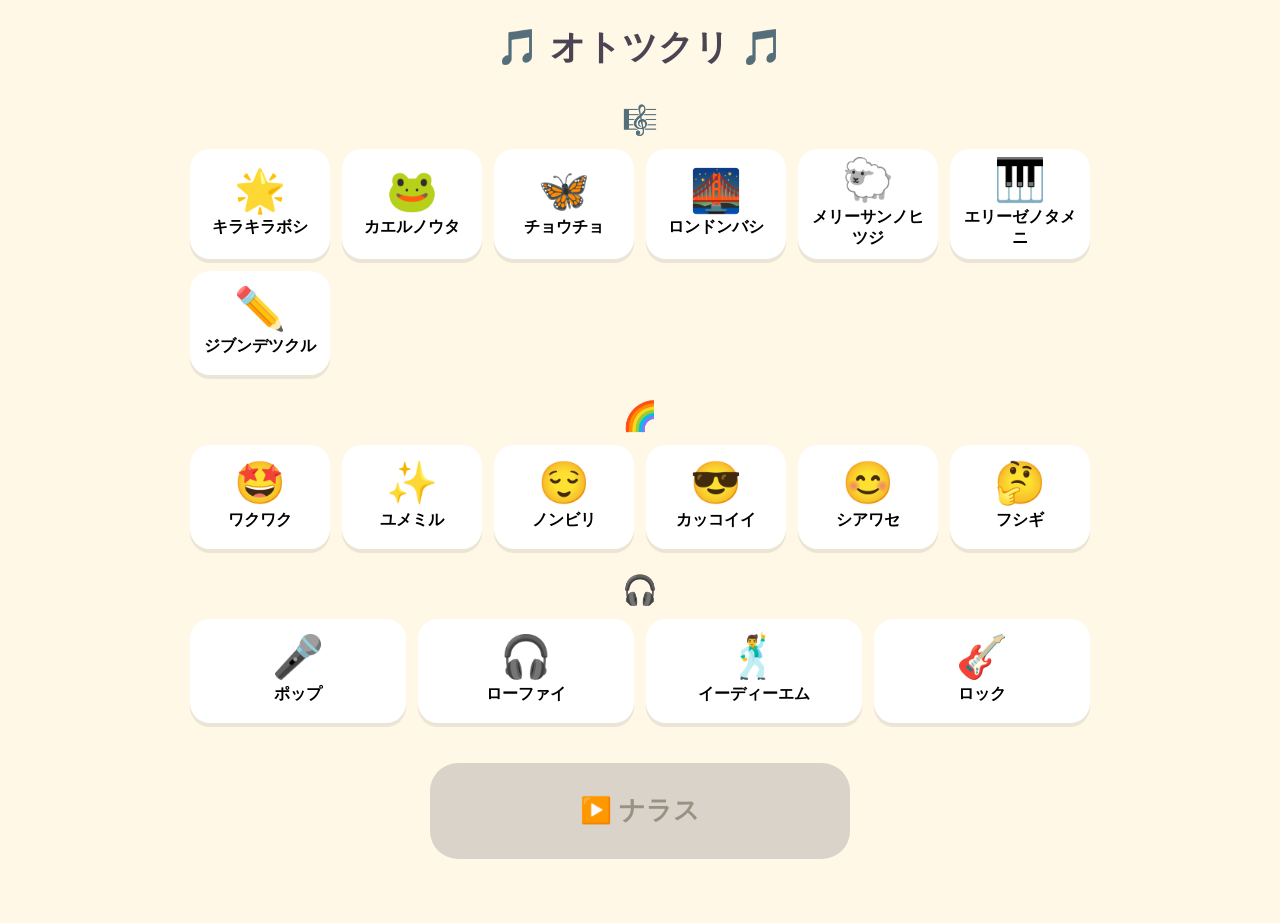
==== index.html @ 19b3c643 "Add elementary-school music composition app New index.html publishes the site's first real homepage " ====
<!DOCTYPE html>
<html lang="ja">
<head>
<meta charset="UTF-8">
<meta name="viewport" content="width=device-width, initial-scale=1, user-scalable=no">
<title>オトツクリ</title>
<link rel="stylesheet" href="css/style.css">
</head>
<body>

<header>
  <h1>🎵 オトツクリ 🎵</h1>
</header>

<main>
  <section id="phraseSection">
    <h2>🎼</h2>
    <div class="grid">
      <button class="card phrase-card" data-phrase="kirakira">
        <span class="emoji">🌟</span><span class="label">キラキラボシ</span>
      </button>
      <button class="card phrase-card" data-phrase="kaeru">
        <span class="emoji">🐸</span><span class="label">カエルノウタ</span>
      </button>
      <button class="card phrase-card" data-phrase="chocho">
        <span class="emoji">🦋</span><span class="label">チョウチョ</span>
      </button>
      <button class="card phrase-card" data-phrase="london">
        <span class="emoji">🌉</span><span class="label">ロンドンバシ</span>
      </button>
      <button class="card phrase-card" data-phrase="mary">
        <span class="emoji">🐑</span><span class="label">メリーサンノヒツジ</span>
      </button>
      <button class="card phrase-card" data-phrase="elise">
        <span class="emoji">🎹</span><span class="label">エリーゼノタメニ</span>
      </button>
      <button class="card phrase-card" data-phrase="custom">
        <span class="emoji">✏️</span><span class="label">ジブンデツクル</span>
      </button>
    </div>
  </section>

  <section id="moodSection">
    <h2>🌈</h2>
    <div class="grid">
      <button class="card mood-card" data-mood="wakuwaku">
        <span class="emoji">🤩</span><span class="label">ワクワク</span>
      </button>
      <button class="card mood-card" data-mood="yumemiru">
        <span class="emoji">✨</span><span class="label">ユメミル</span>
      </button>
      <button class="card mood-card" data-mood="nonbiri">
        <span class="emoji">😌</span><span class="label">ノンビリ</span>
      </button>
      <button class="card mood-card" data-mood="kakkoii">
        <span class="emoji">😎</span><span class="label">カッコイイ</span>
      </button>
      <button class="card mood-card" data-mood="shiawase">
        <span class="emoji">😊</span><span class="label">シアワセ</span>
      </button>
      <button class="card mood-card" data-mood="fushigi">
        <span class="emoji">🤔</span><span class="label">フシギ</span>
      </button>
    </div>
  </section>

  <section id="styleSection">
    <h2>🎧</h2>
    <div class="grid">
      <button class="card style-card" data-style="pop">
        <span class="emoji">🎤</span><span class="label">ポップ</span>
      </button>
      <button class="card style-card" data-style="lofi">
        <span class="emoji">🎧</span><span class="label">ローファイ</span>
      </button>
      <button class="card style-card" data-style="edm">
        <span class="emoji">🕺</span><span class="label">イーディーエム</span>
      </button>
      <button class="card style-card" data-style="rock">
        <span class="emoji">🎸</span><span class="label">ロック</span>
      </button>
    </div>
  </section>

  <section id="composeSection" class="hidden">
    <h2>✏️</h2>
    <div class="pad-grid">
      <button class="pad pad-0" data-pitch="C4">ド</button>
      <button class="pad pad-1" data-pitch="D4">レ</button>
      <button class="pad pad-2" data-pitch="E4">ミ</button>
      <button class="pad pad-3" data-pitch="G4">ソ</button>
      <button class="pad pad-4" data-pitch="A4">ラ</button>
      <button class="pad pad-5" data-pitch="C5">ド↑</button>
    </div>
    <div id="noteStrip" class="note-strip"></div>
    <div class="compose-controls">
      <button id="undoBtn" class="small-btn">↩️ モドス</button>
      <button id="clearBtn" class="small-btn">🗑️ ケス</button>
    </div>
  </section>
</main>

<div class="transport">
  <button id="playBtn" class="transport-btn" disabled>▶️ ナラス</button>
</div>

<script src="js/data.js"></script>
<script src="js/audio.js"></script>
<script src="js/app.js"></script>
</body>
</html>
---- css/style.css ----
:root {
  --bg: #FFF8E7;
  --coral: #FF6B6B;
  --yellow: #FFD93D;
  --sky: #4FC3F7;
  --green: #6BCB77;
  --pink: #FF8FD8;
  --purple: #B388FF;
  --orange: #FFA451;
  --turquoise: #3FE0D0;
  --ink: #4A4453;
}

* {
  box-sizing: border-box;
}

body {
  margin: 0;
  padding: 0 16px 140px;
  background: var(--bg);
  color: var(--ink);
  font-family: "Hiragino Sans", "Yu Gothic", "Meiryo", sans-serif;
  text-align: center;
  touch-action: manipulation;
  -webkit-tap-highlight-color: transparent;
}

header {
  padding: 24px 0 8px;
}

header h1 {
  font-size: 2.2rem;
  margin: 0;
}

main {
  max-width: 900px;
  margin: 0 auto;
}

section {
  margin: 24px 0;
}

section h2 {
  font-size: 1.8rem;
  margin: 0 0 12px;
}

.grid {
  display: grid;
  grid-template-columns: repeat(auto-fit, minmax(120px, 1fr));
  gap: 12px;
}

.card {
  min-height: 104px;
  border: none;
  border-radius: 20px;
  background: #ffffff;
  box-shadow: 0 4px 0 rgba(0, 0, 0, 0.08);
  display: flex;
  flex-direction: column;
  align-items: center;
  justify-content: center;
  gap: 6px;
  cursor: pointer;
  padding: 10px;
  transition: transform 0.15s ease, box-shadow 0.15s ease;
}

.card:active {
  transform: scale(0.96);
}

.card .emoji {
  font-size: 2.6rem;
  line-height: 1;
}

.card .label {
  font-size: 1rem;
  font-weight: bold;
}

.phrase-card.selected {
  outline: 5px solid var(--sky);
  transform: scale(1.05);
  box-shadow: 0 0 0 6px rgba(79, 195, 247, 0.35);
}

.mood-card.selected {
  outline: 5px solid var(--pink);
  transform: scale(1.05);
  box-shadow: 0 0 0 6px rgba(255, 143, 216, 0.35);
}

.style-card.selected {
  outline: 5px solid var(--green);
  transform: scale(1.05);
  box-shadow: 0 0 0 6px rgba(107, 203, 119, 0.35);
}

.hidden {
  display: none !important;
}

.pad-grid {
  display: grid;
  grid-template-columns: repeat(auto-fit, minmax(80px, 1fr));
  gap: 10px;
}

.pad {
  min-height: 96px;
  border: none;
  border-radius: 18px;
  font-size: 1.6rem;
  font-weight: bold;
  color: #fff;
  cursor: pointer;
  box-shadow: 0 4px 0 rgba(0, 0, 0, 0.15);
}

.pad:active {
  transform: translateY(3px);
  box-shadow: none;
}

.pad-0 { background: var(--coral); }
.pad-1 { background: var(--orange); }
.pad-2 { background: var(--yellow); color: var(--ink); }
.pad-3 { background: var(--green); }
.pad-4 { background: var(--sky); }
.pad-5 { background: var(--purple); }

.note-strip {
  min-height: 32px;
  display: flex;
  flex-wrap: wrap;
  gap: 6px;
  justify-content: center;
  margin: 14px 0;
}

.dot {
  width: 22px;
  height: 22px;
  border-radius: 50%;
  display: inline-block;
}

.dot-0 { background: var(--coral); }
.dot-1 { background: var(--orange); }
.dot-2 { background: var(--yellow); }
.dot-3 { background: var(--green); }
.dot-4 { background: var(--sky); }
.dot-5 { background: var(--purple); }

.compose-controls {
  display: flex;
  gap: 12px;
  justify-content: center;
  margin-top: 10px;
}

.small-btn {
  border: none;
  border-radius: 14px;
  background: #ffffff;
  padding: 12px 18px;
  font-size: 1.1rem;
  font-weight: bold;
  box-shadow: 0 3px 0 rgba(0, 0, 0, 0.08);
  cursor: pointer;
}

.small-btn:active {
  transform: translateY(2px);
  box-shadow: none;
}

.transport {
  position: sticky;
  bottom: 0;
  left: 0;
  right: 0;
  background: linear-gradient(180deg, rgba(255, 248, 231, 0), var(--bg) 30%);
  padding: 16px 0 24px;
}

.transport-btn {
  width: min(92%, 420px);
  min-height: 96px;
  border: none;
  border-radius: 28px;
  background: var(--coral);
  color: #fff;
  font-size: 1.6rem;
  font-weight: bold;
  box-shadow: 0 6px 0 rgba(0, 0, 0, 0.15);
  cursor: pointer;
}

.transport-btn:active {
  transform: translateY(4px);
  box-shadow: none;
}

.transport-btn:disabled {
  background: #d9d3c9;
  color: #9a9184;
  cursor: not-allowed;
  box-shadow: none;
}

@media (min-width: 900px) {
  body {
    padding-bottom: 40px;
  }
  .transport {
    position: static;
    background: none;
  }
}
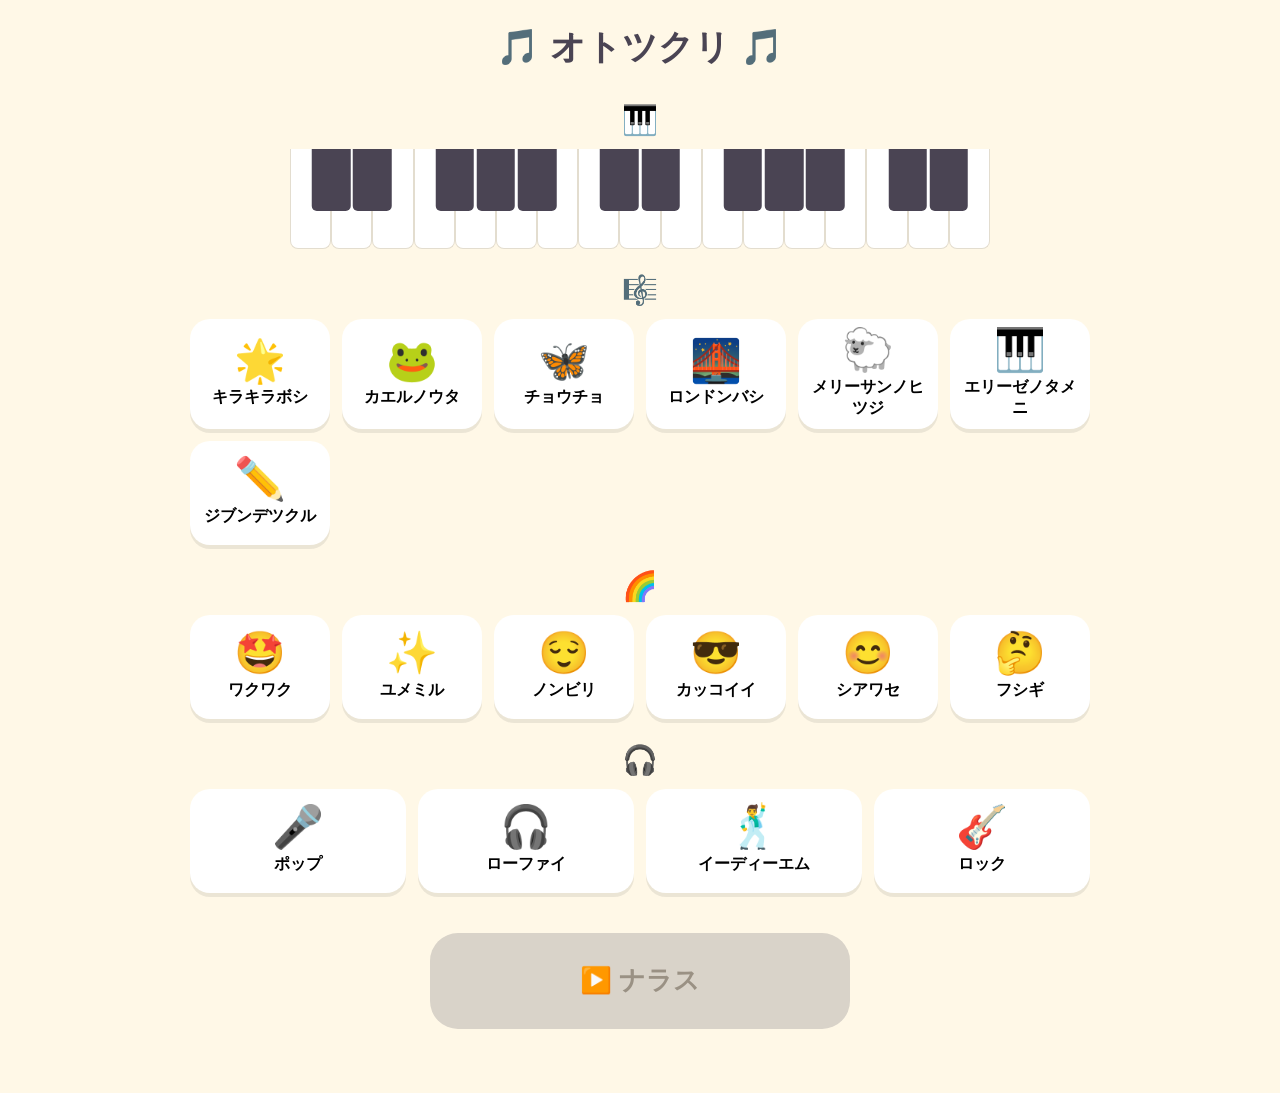
==== commit 0a25b749: "Add piano keyboard visualization of playing notes Shows a persistent piano keyboard (C3-E5) above th" ====
--- a/index.html
+++ b/index.html
@@ -13,6 +13,45 @@
 </header>
 
 <main>
+  <section id="pianoSection">
+    <h2>🎹</h2>
+    <div id="pianoKeyboard" class="piano">
+      <div class="piano-white-row">
+        <div class="key key-white" data-pitch="C3"></div>
+        <div class="key key-white" data-pitch="D3"></div>
+        <div class="key key-white" data-pitch="E3"></div>
+        <div class="key key-white" data-pitch="F3"></div>
+        <div class="key key-white" data-pitch="G3"></div>
+        <div class="key key-white" data-pitch="A3"></div>
+        <div class="key key-white" data-pitch="B3"></div>
+        <div class="key key-white" data-pitch="C4"></div>
+        <div class="key key-white" data-pitch="D4"></div>
+        <div class="key key-white" data-pitch="E4"></div>
+        <div class="key key-white" data-pitch="F4"></div>
+        <div class="key key-white" data-pitch="G4"></div>
+        <div class="key key-white" data-pitch="A4"></div>
+        <div class="key key-white" data-pitch="B4"></div>
+        <div class="key key-white" data-pitch="C5"></div>
+        <div class="key key-white" data-pitch="D5"></div>
+        <div class="key key-white" data-pitch="E5"></div>
+      </div>
+      <div class="piano-black-row">
+        <div class="key key-black" data-pitch="C#3" style="left:5.88%"></div>
+        <div class="key key-black" data-pitch="D#3" style="left:11.76%"></div>
+        <div class="key key-black" data-pitch="F#3" style="left:23.53%"></div>
+        <div class="key key-black" data-pitch="G#3" style="left:29.41%"></div>
+        <div class="key key-black" data-pitch="A#3" style="left:35.29%"></div>
+        <div class="key key-black" data-pitch="C#4" style="left:47.06%"></div>
+        <div class="key key-black" data-pitch="D#4" style="left:52.94%"></div>
+        <div class="key key-black" data-pitch="F#4" style="left:64.71%"></div>
+        <div class="key key-black" data-pitch="G#4" style="left:70.59%"></div>
+        <div class="key key-black" data-pitch="A#4" style="left:76.47%"></div>
+        <div class="key key-black" data-pitch="C#5" style="left:88.24%"></div>
+        <div class="key key-black" data-pitch="D#5" style="left:94.12%"></div>
+      </div>
+    </div>
+  </section>
+
   <section id="phraseSection">
     <h2>🎼</h2>
     <div class="grid">
--- a/css/style.css
+++ b/css/style.css
@@ -85,6 +85,79 @@
   font-weight: bold;
 }
 
+.piano {
+  position: relative;
+  max-width: 700px;
+  margin: 0 auto;
+  user-select: none;
+}
+
+.piano-white-row {
+  display: flex;
+  position: relative;
+  z-index: 1;
+}
+
+.key-white {
+  flex: 1 0 0;
+  height: 100px;
+  box-sizing: border-box;
+  background: #ffffff;
+  border: 1px solid #e3ddcf;
+  border-top: none;
+  border-radius: 0 0 8px 8px;
+  transition: background 0.08s ease, transform 0.08s ease, box-shadow 0.08s ease;
+}
+
+.piano-black-row {
+  position: absolute;
+  top: 0;
+  left: 0;
+  width: 100%;
+  height: 62px;
+  z-index: 2;
+  pointer-events: none;
+}
+
+.key-black {
+  position: absolute;
+  top: 0;
+  width: 5.5%;
+  height: 100%;
+  box-sizing: border-box;
+  background: var(--ink);
+  border-radius: 0 0 5px 5px;
+  transform: translateX(-50%);
+  transition: background 0.08s ease, transform 0.08s ease, box-shadow 0.08s ease;
+}
+
+.key-melody-active {
+  background: var(--sky) !important;
+  box-shadow: 0 0 10px 3px rgba(79, 195, 247, 0.6);
+}
+
+.key-chord-active {
+  background: var(--pink) !important;
+  box-shadow: 0 0 10px 3px rgba(255, 143, 216, 0.6);
+}
+
+.key-both-active {
+  background: var(--purple) !important;
+  box-shadow: 0 0 10px 3px rgba(179, 136, 255, 0.6);
+}
+
+.key-white.key-melody-active,
+.key-white.key-chord-active,
+.key-white.key-both-active {
+  transform: scale(1.04);
+}
+
+.key-black.key-melody-active,
+.key-black.key-chord-active,
+.key-black.key-both-active {
+  transform: translateX(-50%) scale(1.1);
+}
+
 .phrase-card.selected {
   outline: 5px solid var(--sky);
   transform: scale(1.05);
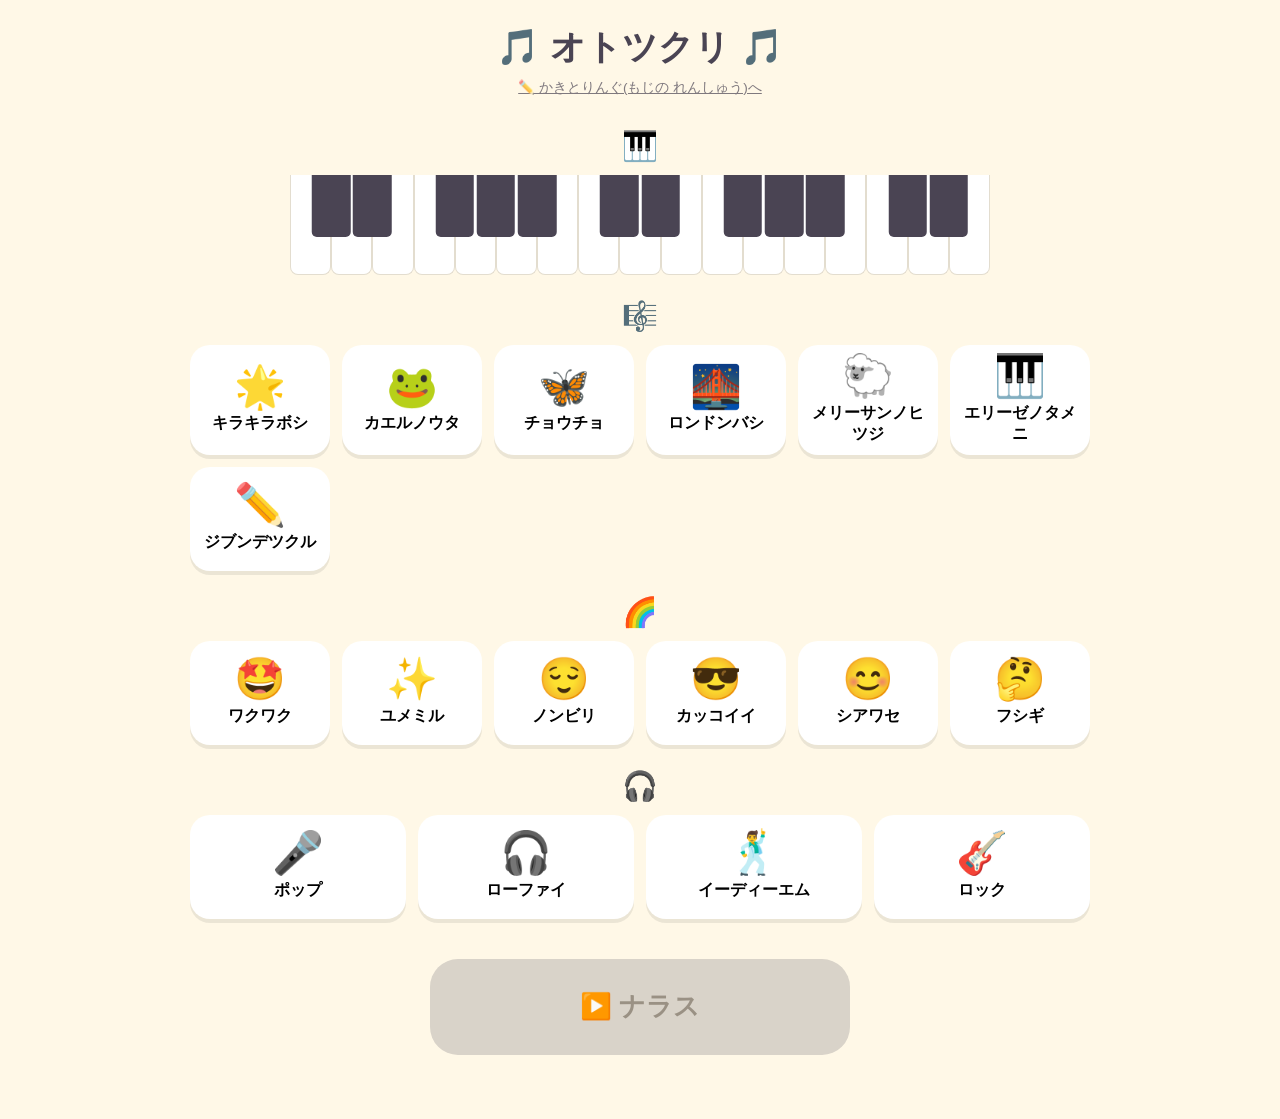
==== commit e6fd026e: "Add かきとりんぐ: hiragana/katakana/grade-1 kanji writing practice game New self-contained app under kakit" ====
--- a/index.html
+++ b/index.html
@@ -10,6 +10,7 @@
 
 <header>
   <h1>🎵 オトツクリ 🎵</h1>
+  <a href="kakitori/index.html" class="nav-link">✏️ かきとりんぐ(もじの れんしゅう)へ</a>
 </header>
 
 <main>
--- a/css/style.css
+++ b/css/style.css
@@ -33,6 +33,15 @@
 header h1 {
   font-size: 2.2rem;
   margin: 0;
+}
+
+header .nav-link {
+  display: inline-block;
+  margin-top: 8px;
+  font-size: 0.85rem;
+  color: var(--ink);
+  opacity: 0.7;
+  text-decoration: underline;
 }
 
 main {
